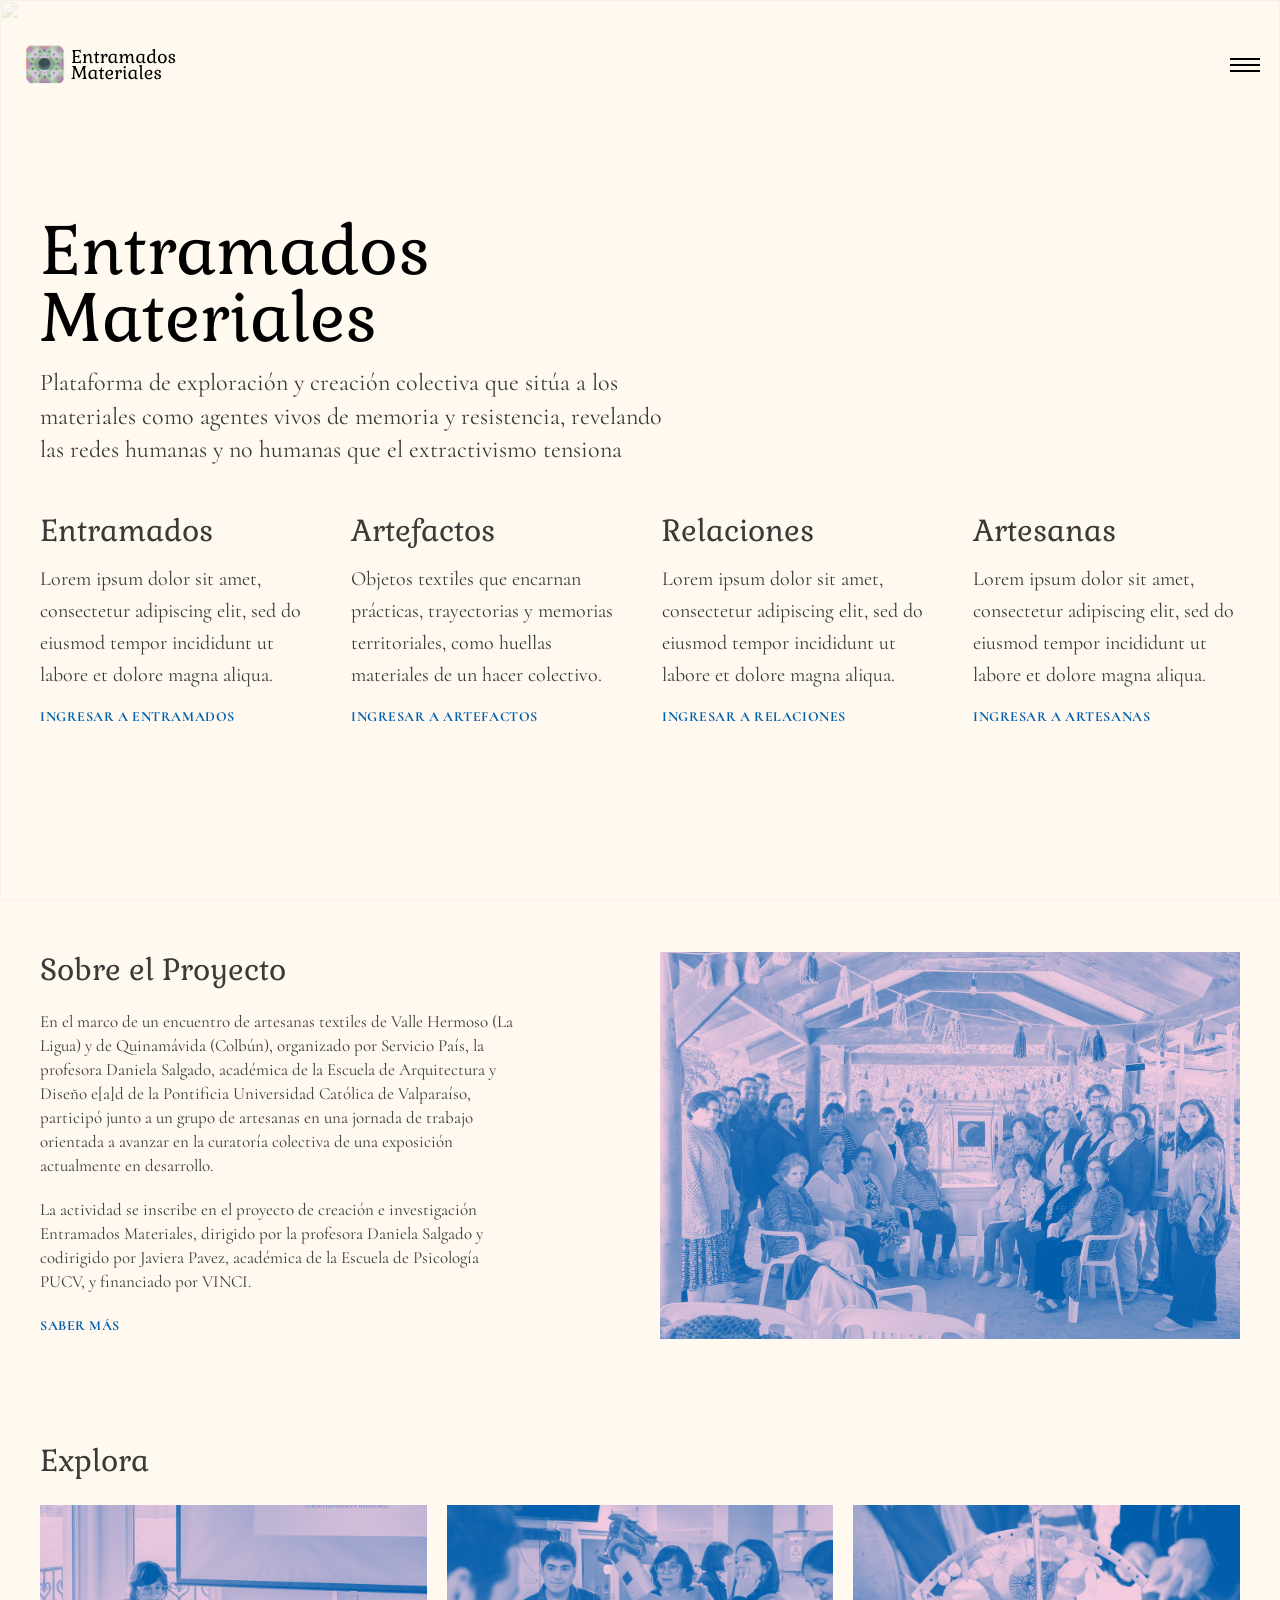
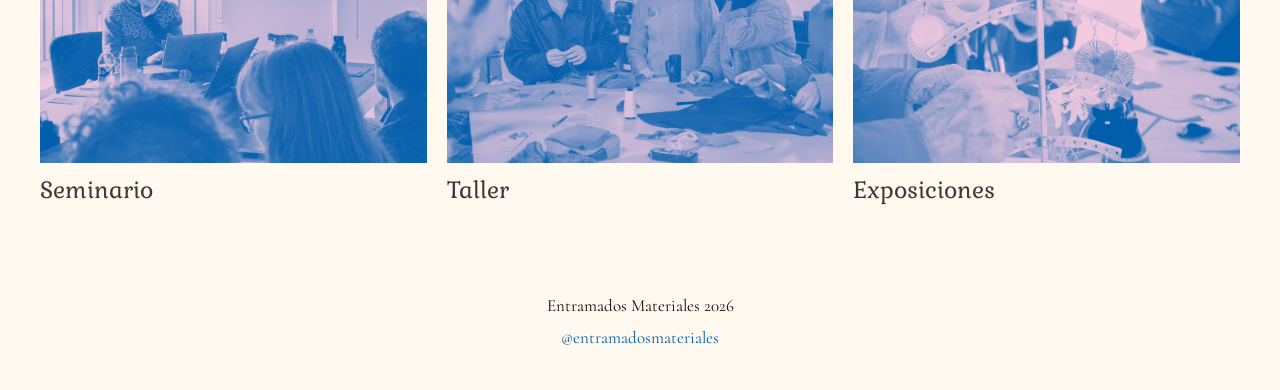
==== index.html @ f506a308 "taller" ====
<!DOCTYPE html>
<html lang="es">

<head>
  <meta charset="UTF-8">
  <meta http-equiv="X-UA-Compatible" content="IE=edge">
  <meta name="viewport" content="width=device-width, initial-scale=1.0">

  <!-- 
    - primary meta tags
  -->
  <title>Entramados Materiales</title>
  <meta name="title" content="Entramados Materiales">
  <meta name="description" content="This is a Restaurant html template made by codewithsadee">

  <!-- 
    - favicon
  -->
  <link rel="shortcut icon" href="assets/images/resources/isotipo-entramados.PNG" type="image/svg+xml">

  <!-- 
    - google font link
  -->
  <link rel="preconnect" href="https://fonts.googleapis.com">
  <link rel="preconnect" href="https://fonts.gstatic.com" crossorigin>
  <link href="https://fonts.googleapis.com/css2?family=Cormorant:ital,wght@0,300..700;1,300..700&family=Gabriela&display=swap" rel="stylesheet">
  <!-- 
    - custom css link
  -->

  <link rel="stylesheet" href="./assets/css/variables.css">
  <link rel="stylesheet" href="./assets/css/index.css">




</head>

<body id="top">


  <!-- 
    - #HEADER
  -->

  <header class="header" data-header>
    <div class="container">

      <a href="#" class="logo">
        <img src="./assets/images/logo-entramados.svg" width="160" height="50" alt="Grilli - Home">
      </a>

      <nav class="navbar" data-navbar>

        <button class="close-btn" aria-label="close menu" data-nav-toggler>
          <ion-icon name="close-outline" aria-hidden="true"></ion-icon>
        </button>

        <a href="index.html" class="logo">
          <img src="./assets/images/logo-entramados.svg" width="160" height="50" alt="Grilli - Home">
        </a>

        <ul class="navbar-list">

         
          <li class="navbar-item is-primary">
            <a href="entramados.html" class="navbar-link hover-underline">
              
              <span class="span">Entramados</span>
            </a>
          </li>

          <li class="navbar-item is-primary">
            <a href="artefactos.html" class="navbar-link hover-underline">
            

              <span class="span">Artefactos</span>
            </a>
          </li>

          <li class="navbar-item is-primary">
            <a href="relaciones.html" class="navbar-link hover-underline">
    

              <span class="span">Relaciones</span>
            </a>
          </li>

          <li class="navbar-item is-primary">
            <a href="artesanas.html" class="navbar-link hover-underline">


              <span class="span">Artesanas</span>
            </a>
          </li>

           <li class="navbar-item">
            <a href="seminar.html" class="navbar-link hover-underline">
            

              <span class="span">Seminario</span>
            </a>
          </li>

           <li class="navbar-item">
            <a href="taller.html" class="navbar-link hover-underline">
              

              <span class="span">Taller</span>
            </a>
          </li>

           <li class="navbar-item">
            <a href="obras.html" class="navbar-link hover-underline">
              

              <span class="span">Obras</span>
            </a>
          </li>

          <li class="navbar-item">
            <a href="equipo.html" class="navbar-link hover-underline">
              <div class="separator"></div>  <!-- IMPORTANTE: VER SI REDISEÑAR EL SEPARATOR -->

              <span class="span">Equipo</span>
            </a>
          </li>

        </ul>

        <div class="text-center">
          <p class="body-2 contact-label">Contacto</p>
          <p class="body-2 navbar-text">Entramados materiales 2026</p>
          <a href="mailto:entramados.materiales@gmail.com" class="body-3 sidebar-link">entramados.materiales@gmail.com</a>
          <div class="separator"></div>
          <p class="body-2 contact-label">Proyecto de creación 
           <br>
            PUCV DII</p>
        </div>

      </nav>

      

      <button class="nav-open-btn" aria-label="open menu" data-nav-toggler>
        <span class="line line-1"></span>
        <span class="line line-2"></span>
        <span class="line line-3"></span>
      </button>

      <div class="overlay" data-nav-toggler data-overlay></div>

    </div>
  </header>


  <main>
    <article>

      <!-- 
        - #HERO
      -->

     <section class="hero hero-home" aria-label="home" id="home"
  data-hero
  data-hero-default="./assets/images/.gif">

  <div class="hero-bg" aria-hidden="true">
    <img class="hero-bg-img img-cover" data-hero-bg-active
         src="" alt="">
    <img class="hero-bg-img img-cover" data-hero-bg-next
         src="" alt="">
  </div>

  <div class="container hero-inner">

    <!-- Intro -->
    <div class="hero-intro">
      <h1 class="display-1 hero-title">
        Entramados <br>
        Materiales
      </h1>

      <p class="body-1 hero-subtitle">
        Plataforma de exploración y creación colectiva que sitúa a los materiales como agentes vivos de memoria y resistencia,
        revelando las redes humanas y no humanas que el extractivismo tensiona
      </p>
    </div>

    <!-- 4 accesos -->
    <ul class="hero-links" role="list">

      <li class="hero-card" data-hero-item data-hero-gif="./assets/images/entramadosp.2.gif">
        <h3 class="headline-2 hero-card-title">Entramados</h3>
        <p class="body-2 hero-card-text">
          Lorem ipsum dolor sit amet, consectetur adipiscing elit, sed do eiusmod tempor incididunt ut labore et dolore magna aliqua.
        </p>
        <a class="hero-btn" href="entramados.html">Ingresar a entramados</a>
      </li>

      <li class="hero-card" data-hero-item data-hero-gif="./assets/images/entramadosp.2.gif">
        <h3 class="headline-2 hero-card-title">Artefactos</h3>
        <p class="body-2 hero-card-text">
          Objetos textiles que encarnan prácticas, trayectorias y memorias territoriales, como huellas materiales de un hacer colectivo.
        </p>
        <a class="hero-btn" href="artefactos.html">Ingresar a artefactos</a>
      </li>

      <li class="hero-card" data-hero-item data-hero-gif="./assets/images/entramadosp.2.gif">
        <h3 class="headline-2 hero-card-title">Relaciones</h3>
        <p class="body-2 hero-card-text">
          Lorem ipsum dolor sit amet, consectetur adipiscing elit, sed do eiusmod tempor incididunt ut labore et dolore magna aliqua.
        </p>
        <a class="hero-btn" href="relaciones.html">Ingresar a relaciones</a>
      </li>

      <li class="hero-card" data-hero-item data-hero-gif="./assets/images/entramadosp.2.gif">
        <h3 class="headline-2 hero-card-title">Artesanas</h3>
        <p class="body-2 hero-card-text">
          Lorem ipsum dolor sit amet, consectetur adipiscing elit, sed do eiusmod tempor incididunt ut labore et dolore magna aliqua.
        </p>
        <a class="hero-btn" href="artesanas.html">Ingresar a artesanas</a>
      </li>

    </ul>
  </div>
</section>


      <!-- 
        - #ABOUT
      -->

<section class="about-home" aria-labelledby="about-home-title">
  <div class="container">
    <div class="about-home-grid">

      <figure class="about-home-media media-swap media-swap-trigger">
  <img
    src="./assets/images/home/about-photo-ho.png"
    alt="Encuentro de artesanas y colaboradoras del proyecto Entramados Materiales"
    class="about-home-img media-swap-base"
  >

  <img
    src="./assets/images/home/about-photo-h.png"
    alt=""
    aria-hidden="true"
    class="about-home-img media-swap-hover"
  >
</figure>

      <div class="about-home-copy">
        <h2 class="headline-2 about-home-title" id="about-home-title">
          Sobre el Proyecto
        </h2>

        <p class="body-3 about-home-text">
          En el marco de un encuentro de artesanas textiles de Valle Hermoso (La Ligua) y de Quinamávida (Colbún), organizado por Servicio País, la profesora Daniela Salgado, académica de la Escuela de Arquitectura y Diseño e[a]d de la Pontificia Universidad Católica de Valparaíso, participó junto a un grupo de artesanas en una jornada de trabajo orientada a avanzar en la curatoría colectiva de una exposición actualmente en desarrollo.
        </p>

        <p class="body-3 about-home-text">
          La actividad se inscribe en el proyecto de creación e investigación Entramados Materiales, dirigido por la profesora Daniela Salgado y codirigido por Javiera Pavez, académica de la Escuela de Psicología PUCV, y financiado por VINCI.
        </p>

        <a href="#" class="btn-text about-home-link">SABER MÁS</a>
      </div>

    </div>
  </div>
</section>


<section class="explore-home" aria-labelledby="explore-home-title">
  <div class="container">
    <h2 class="headline-2 explore-home-title" id="explore-home-title">
      Explora
    </h2>

    <ul class="explore-home-grid" role="list">

      <li class="explore-home-item">
        <a href="entramados.html" class="explore-card media-swap-trigger">
          <figure class="explore-card-media media-swap">
            <img
              src="./assets/images/home/seminar-photo.png"
              alt="Entramados"
              class="explore-card-img media-swap-base"
            >
            <img
              src="./assets/images/home/seminar-photo-h.png"
              alt=""
              aria-hidden="true"
              class="explore-card-img media-swap-hover"
            >
          </figure>

          <h3 class="title-2 explore-card-title">Seminario</h3>
        </a>
      </li>

      <li class="explore-home-item">
        <a href="taller.html" class="explore-card media-swap-trigger">
          <figure class="explore-card-media media-swap">
            <img
              src="./assets/images/home/taller-photo.png"
              alt="Artefactos"
              class="explore-card-img media-swap-base"
            >
            <img
              src="./assets/images/home/taller-photo-h.png"
              alt=""
              aria-hidden="true"
              class="explore-card-img media-swap-hover"
            >
          </figure>

          <h3 class="title-2 explore-card-title">Taller</h3>
        </a>
      </li>

      <li class="explore-home-item">
        <a href="relaciones.html" class="explore-card media-swap-trigger">
          <figure class="explore-card-media media-swap">
            <img
              src="./assets/images/home/exposiciones-photo.png"
              alt="Relaciones"
              class="explore-card-img media-swap-base"
            >
            <img
              src="./assets/images/home/exposiciones-photo-h.png"
              alt=""
              aria-hidden="true"
              class="explore-card-img media-swap-hover"
            >
          </figure>

          <h3 class="title-2 explore-card-title">Exposiciones</h3>
        </a>
      </li>

    </ul>
  </div>
</section>

  <!-- Footer -->
<footer class="footer">
  <div class="container">
    <!-- Left Side -->
    <div class="footer-left">
      <p class="footer-text">Entramados Materiales 2026</p>
      <a href="https://www.instagram.com/entramados.materiales" class="footer-link">@entramadosmateriales</a>
    </div>
    
 

    <!-- Back to top button -->
    <a href="#top" class="back-to-top" data-back-top-btn aria-label="back to top">
      <ion-icon name="chevron-up" aria-hidden="true"></ion-icon>
    </a>
  </div>
</footer>





  <!-- 
    - custom js link
  -->
  <script src="./assets/js/script.js"></script>

  <!-- 
    - ionicon link
  -->
  <script type="module" src="https://unpkg.com/ionicons@5.5.2/dist/ionicons/ionicons.esm.js"></script>
  <script nomodule src="https://unpkg.com/ionicons@5.5.2/dist/ionicons/ionicons.js"></script>

</body>

</html>
---- assets/css/variables.css ----
/*-----------------------------------*\
  #index.css
\*-----------------------------------*/

/**
 * copyright 2022 codewithsadee
 */





/*-----------------------------------*\
  #CUSTOM PROPERTY
\*-----------------------------------*/

:root {

  --site-max-width: 1400px;
  --site-columns: 10;
  --site-gap: 20px;
    
  /**
   * COLORS
   */

  --primario: hsl(37, 100%, 97%);
  --primario2: hsl(207, 100%, 34%);

/**305, 100%, 46% (rosado fluor) - 207, 100%, 34% (azul)*/

  --quick-silver: hsla(0, 0%, 65%, 1);
  --davys-grey: rgb(58, 58, 57);

  --verde-prim: #95BF8F;
  --naranjo-prim: #ED7052;
  --verde-osc-prim: #45503B;
  --cyan-prim: #17798C;
  --morado-prim: #59325D;


  --verde-sec: #CADFC7;
  --naranjo-sec: #F6B7A8;
  --verde-osc-sec: #A2A79D;
  --cyan-sec: #8BBCC5;
  --morado-sec: #AC98AE;

  --smoky-black-1: hsla(40, 12%, 5%, 1);
  --smoky-black-2: hsla(30, 8%, 5%, 1);
  --smoky-black-3: hsla(0, 3%, 7%, 1);
  --eerie-black-1: hsla(210, 4%, 9%, 1);
  --eerie-black-2: hsla(210, 4%, 11%, 1);
  --eerie-black-3: hsla(180, 2%, 8%, 1);
  --eerie-black-4: hsla(0, 0%, 13%, 1);
  --white: hsla(0, 0%, 100%, 1);
  --white-alpha-20: hsla(0, 0%, 100%, 0.2);
  --white-alpha-10: hsla(0, 0%, 100%, 0.1);
  --black: hsla(0, 0%, 0%, 1);
  --black-alpha-80: hsla(0, 0%, 0%, 0.8);
  --black-alpha-15: hsla(0, 0%, 0%, 0.15);

  /**
   * GRADIENT COLOR
   */

  --loading-text-gradient: linear-gradient(90deg, transparent 0% 16.66%, var(--smoky-black-3) 33.33% 50%,  transparent 66.66% 75%);
  --gradient-1: linear-gradient(to top,hsla(0, 0%, 0%, 0.9),hsla(0, 0%, 0%, 0.7),transparent);

  /**
   * TYPOGRAPHY
   */

  /* font-family */
--fontFamily-gabriela: 'Gabriela', serif;     /* títulos/display forum */
--fontFamily-cormorant: 'Cormorant', serif;  /* párrafos/texto  dm */

  /* font-size */
  --fontSize-display-1: calc(2.6rem + 3.2vw); /* hero / portada */
  --fontSize-headline-1: calc(2.0rem + 1.6vw); /* título de sección grande */
  --fontSize-headline-2: calc(1.7rem + 1.0vw); /* subtítulo de sección */
  --fontSize-title-1: calc(1.6rem + 0.6vw); /* título de bloque/card importante */
  --fontSize-title-2: 2.3rem; /* título fijo (h2/h3 estable) */
  --fontSize-title-3: 2.0rem; /* título fijo secundario */
  --fontSize-title-4: 1.7rem; /* título pequeño (NO fluido) */
  --fontSize-body-1: 1.8rem; /* párrafo grande */
  --fontSize-body-2: 1.6rem; /* párrafo normal */
  --fontSize-body-3: 1.7rem; /* párrafo chico */
  --fontSize-body-4: 1.3rem; /* caption / metadata */
  --fontSize-body-5: 1.2rem; /* microtexto  */
  --fontSize-label-0: 1.6rem; /* botones grandes */
  --fontSize-label-1: 1.4rem; /* botones estándar */
  --fontSize-label-2: 1.2rem; /* chips/filtros */

  /* font-weight */
  --weight-regular: 400;
  --weight-bold: 700;

  /* line-height */
  --lineHeight-1: 1em;
  --lineHeight-2: 1.2em;
  --lineHeight-3: 1.5em;
  --lineHeight-4: 1.6em;
  --lineHeight-5: 1.85em;
  --lineHeight-6: 1.4em;

  /* letter-spacing */
  --letterSpacing-1: 0.15em;
  --letterSpacing-2: 0.4em;
  --letterSpacing-3: 0.2em;
  --letterSpacing-4: 0.3em;
  --letterSpacing-5: 3px;

  /**
   * SPACING
   */

  --section-space: 50px;

  /**
   * SHADOW
   */

  --shadow-1: 0px 0px 25px 0px hsla(0, 0%, 0%, 0.25);

  /**
   * BORDER RADIUS
   */

  --radius-24: 24px;
  --radius-circle: 50%;

  /**
   * TRANSITION
   */

  --transition-1: 250ms ease;
  --transition-2: 500ms ease;
  --transition-3: 1000ms ease;

 --action-color: var(--primario2);
--action-color-hover: var(--primario2);
--action-font-size: 1.4rem;
--action-letter-spacing: 0.04em;
--action-underline-weight: 2px;
--action-underline-offset: 6px;

--action-stitch-dot: 8px;
--action-stitch-gap: 8px;
--action-stitch-speed: 1.2s;
--action-stitch-steps: 8;

}

@keyframes stitchReveal {
  from {
    transform: scaleX(0);
  }
  to {
    transform: scaleX(1);
  }
}


/* ====== GUTTERS GLOBALES (márgenes laterales) ====== */
:root{
  --gutter: 40px; /* mobile */
}




/*-----------------------------------*\
  #RESET
\*-----------------------------------*/

*,
*::before,
*::after {
  margin: 0;
  padding: 0;
  box-sizing: border-box;
}

li { list-style: none; }

a,
img,
data,
span,
input,
button,
select,
ion-icon,
textarea { display: block; }

a {
  color: inherit;
  text-decoration: none;
}

img { height: auto; }

input,
button,
select,
textarea {
  background: none;
  border: none;
  font: inherit;
}

input,
select,
textarea {
  width: 100%;
  outline: none;
}

button { cursor: pointer; }

address { font-style: normal; }

html {
  font-size: 10px;
  scroll-behavior: smooth;
}

body {
  background-color: var(--primario);
  color: var(--davys-grey);
  font-family: var(--fontFamily-cormorant);
  font-size: var(--fontSize-body-4);
  font-weight: var(--weight-regular);
  line-height: var(--lineHeight-5);
  overflow: overlay;

}

body.loaded { overflow: overlay; }

body.nav-active { overflow: hidden; }

::-webkit-scrollbar { width: 5px; }

::-webkit-scrollbar-track { background-color: transparent; }

::-webkit-scrollbar-thumb { background-color: var(--primario2); }





/*-----------------------------------*\
  #TYPOGRAPHY
\*-----------------------------------*/

.display-1 {
  color: var(--black);
  font-family: var(--fontFamily-gabriela);
  font-weight: var(--weight-regular);
  line-height: var(--lineHeight-2);
}

.headline-1,
.headline-2,
.title-1,
.title-2,
.title-3,
.title-4 {
  color: var(--davys-grey);
  font-family: var(--fontFamily-gabriela);
  font-weight: var(--weight-regular);
  line-height: var(--lineHeight-2);
}

.display-1 {
  font-size: var(--fontSize-display-1);
  line-height: var(--lineHeight-1);
}

.headline-1 { font-size: var(--fontSize-headline-1); }

.headline-2 {
  font-size: var(--fontSize-headline-2);
  line-height: var(--lineHeight-6);
}

.title-1 { font-size: var(--fontSize-title-1); }

.title-2 { font-size: var(--fontSize-title-2); }

.title-3 { font-size: var(--fontSize-title-3); }

.title-4 { font-size: var(--fontSize-title-4); }

.body-1 {
  font-size: var(--fontSize-body-1);
  line-height: var(--lineHeight-6);
}

.body-2 {
  font-size: var(--fontSize-body-2);
  line-height: var(--lineHeight-4);
}

.body-3 { font-size: var(--fontSize-body-3); }

.body-4 { font-size: var(--fontSize-body-4); }

.label-1 { font-size: var(--fontSize-label-1); }

.label-2 { font-size: var(--fontSize-label-2); }





/*-----------------------------------*\
  #REUSED STYLE
\*-----------------------------------*/

.container{
  padding-inline: var(--gutter);
}


.separator {
  width: 8px;
  height: 8px;
  border: 1px solid var(--primario2);
  border-radius: 50%;
  transform: none;
}

.contact-label { font-weight: var(--weight-bold); }

.contact-number {
  color: var(--primario2);
  max-width: max-content;
  margin-inline: auto;
}

.hover-underline {
  position: relative;
  max-width: max-content;
}

.hover-underline::after {
  content: "";
  position: absolute;
  left: 0;
  bottom: -4px;
  width: 100%;
  height: 0;
  border: none;
  border-bottom: 3px dotted var(--primario2);
  transform: scaleX(0.2);
  opacity: 0;
  transition: var(--transition-2);
}

.hover-underline:is(:hover, :focus-visible)::after {
  transform: scaleX(1);
  opacity: 1;
}

.contact-number::after { bottom: -5px; }

.text-center { text-align: center; }

.img-cover {
  width: 100%;
  height: 100%;
  object-fit: cover;
}

.section-subtitle {
  position: relative;
  color: var(--primario2);
  font-weight: var(--weight-bold);
  text-transform: uppercase;
  letter-spacing: var(--letterSpacing-2);
  margin-block-end: 12px;
}

.section-subtitle::after {
  content: url('../images/separator.svg');
  display: block;
  width: 100px;
  margin-inline: auto;
  margin-block-start: 5px;
}

.btn {
  position: relative;
  color: var(--primario2);
  font-size: var(--fontSize-label-2);
  font-weight: var(--weight-bold);
  text-transform: uppercase;
  letter-spacing: var(--letterSpacing-5);
  max-width: max-content;
  border: 2px solid var(--primario2);
  padding: 12px 45px;
  overflow: hidden;
  z-index: 1;
  border-radius: var(--radius-circle);
  border: 3px dotted var(--primario2);
}

.btn::before {
  content: "";
  position: absolute;
  bottom: 100%;
  left: 50%;
  transform: translateX(-50%);
  width: 200%;
  height: 200%;
  border-radius: var(--radius-circle);
  background-color: var(--primario2);
  transition: var(--transition-2);
  z-index: -1;
}

.btn .text { transition: var(--transition-1); }

.btn .text-2 {
  position: absolute;
  top: 100%;
  left: 50%;
  transform: translateX(-50%);
  min-width: max-content;
  color: var(--white);
}

.btn:is(:hover, :focus-visible)::before { bottom: -50%; }

.btn:is(:hover, :focus-visible) .text-1 { transform: translateY(-40px); }

.btn:is(:hover, :focus-visible) .text-2 {
  top: 50%;
  transform: translate(-50%, -50%);
}

.btn-secondary {
  background-color: var(--primario2);
  color: var(--black);
}

.btn-secondary::before { background-color: var(--smoky-black-1); }

.btn-secondary .text-2 { color: var(--white); }

.has-before,
.has-after {
  position: relative;
  z-index: 1;
}

.has-before::before,
.has-after::after {
  content: "";
  position: absolute;
}

.section {
  position: relative;
  padding-block: var(--section-space);
  overflow: hidden;
  z-index: 1;
}

.bg-black-10 { background-color: var(--smoky-black-2); }

.grid-list {
  display: grid;
  gap: 40px;
}

.hover\:shine { position: relative; }

.hover\:shine::after {
  content: "";
  position: absolute;
  top: 0;
  left: 0;
  width: 50%;
  height: 100%;
  background-image: linear-gradient(to right, transparent 0%, #fff6 100%);
  transform: skewX(-0.08turn) translateX(-180%);
}

.hover\:shine:is(:hover, :focus-within)::after {
  transform: skewX(-0.08turn) translateX(275%);
  transition: var(--transition-3);
}

.img-holder {
  aspect-ratio: var(--width) / var(--height);
  overflow: hidden;
  background-color: var(--eerie-black-4);
}

.btn-text {
  position: relative;
  display: inline-block;
  width: fit-content;
  color: var(--action-color);
  padding-block-end: var(--action-underline-offset);
  font-size: var(--action-font-size);
  font-weight: var(--weight-bold);
  text-transform: uppercase;
  letter-spacing: var(--action-letter-spacing);
  line-height: 1.2;
  transition: color var(--transition-1);
}

.btn-text::after {
  content: "";
  position: absolute;
  left: 0;
  bottom: 0;
  width: 100%;
  height: var(--action-underline-weight);
  background-image: repeating-linear-gradient(
    to right,
    currentColor 0,
    currentColor var(--action-stitch-dot),
    transparent var(--action-stitch-dot),
    transparent calc(var(--action-stitch-dot) + var(--action-stitch-gap))
  );
  background-repeat: repeat-x;
  transform: scaleX(0);
  transform-origin: left center;
  animation: stitchReveal var(--action-stitch-speed) steps(var(--action-stitch-steps)) infinite alternate;
  opacity: 0.95;
}

.btn-text:is(:hover, :focus-visible) {
  color: var(--action-color-hover);
}

.btn-text:focus-visible {
  outline: none;
}

.shape {
  display: none;
  position: absolute;
  max-width: max-content;
  z-index: -1;
}

.w-100 { width: 100%; }

.move-anim { animation: move 5s linear infinite; }

@keyframes move {
  0%,
  100% { transform: translateY(0); }

  50% { transform: translateY(30px); }
}

.has-bg-image {
  background-repeat: no-repeat;
  background-size: cover;
  background-position: center;
}

.input-field {
  background-color: var(--eerie-black-2);
  color: var(--white);
  height: 56px;
  padding: 10px 20px;
  border: 1px solid var(--white-alpha-10);
  margin-block-end: 20px;
  outline: none;
  transition: border-color var(--transition-2);
}

.input-field::placeholder { color: inherit; }

.input-field:focus { border-color: var(--primario2); }

.icon-wrapper {
  position: relative;
  margin-block-end: 20px;
}

.icon-wrapper .input-field {
  margin-block-end: 0;
  padding-inline-start: 40px;
  appearance: none;
  cursor: pointer;
}

.icon-wrapper ion-icon {
  position: absolute;
  top: 50%;
  transform: translateY(-50%);
  font-size: 1.4rem;
  --ionicon-stroke-width: 50px;
  pointer-events: none;
}

.icon-wrapper ion-icon:first-child { left: 15px; }

.icon-wrapper ion-icon:last-child { right: 10px; }


/*-----------------------------------*\
  #HEADER
\*-----------------------------------*/

.header .btn { display: none; }

.header {
  position: fixed;
  top: 0;
  left: 0;
  width: 100%;
  background-color: transparent;
  padding-block: 40px;
  z-index: 4;
  border-block-end: 1px solid transparent;
  transition: var(--transition-1);
}

.header.active {
  padding-block: 20px;
}

.header.hide {
  transform: translateY(-100%);
  transition-delay: 250ms;
}

.header .container {
 padding-inline: var(--gutter);
  display: flex;
  justify-content: space-between;
  align-items: center;
  gap: 8px;
}

.nav-open-btn {
  padding: 12px;
  padding-inline-end: 0;
}

.nav-open-btn .line {
  width: 30px;
  height: 2px;
  background-color: var(--black);
  margin-block: 4px;
  transform-origin: left;
  animation: none;
}

@keyframes weaveTensionBtn {
  0%   { transform: translateX(0) scaleX(1);   opacity: 0.95; }
  100% { transform: translateX(6px) scaleX(0.7); opacity: 1; }
}

.nav-open-btn .line-2 { animation-delay: 150ms; }

.nav-open-btn .line-3 { animation-delay: 300ms; }

.navbar {
  position: fixed;
  background-color: var(--white);
  top: 0;
  left: -360px;
  bottom: 0;
  max-width: 360px;
  width: 100%;
  padding-inline: 30px;
  padding-block-end: 50px;
  overflow-y: auto;
  visibility: hidden;
  z-index: 2;
  transition: var(--transition-2);
}

.navbar.active {
  visibility: visible;
  transform: translateX(360px);
  
}

.navbar .close-btn {
  color: var(--white);
  border: 1px solid currentColor;
  padding: 4px;
  border-radius: var(--radius-circle);
  margin-inline-start: auto;
  margin-block: 30px 20px;
}

.navbar .close-btn ion-icon { --ionicon-stroke-width: 40px; }

.navbar .close-btn:is(:hover, :focus-visible) { color: var(--primario2); }

.navbar .logo {
  max-width: max-content;
  margin-inline: auto;
  margin-block-end: 60px;
}

.navbar-list {
  border-block-end: 1px solid var(--white-alpha-20);
  margin-block-end: 100px;
  text-align: center;
}

.navbar-item { border-block-start: 1px solid var(--white-alpha-20); }

.navbar-link {
  display: flex;
  justify-content: center;
  align-items: center;
  gap: 10px;
  position: relative;
  font-size: var(--fontSize-label-0);
  padding-block: 10px;
  max-width: unset;
}

.navbar-link::after { display: none; }

.navbar-link .span { transition: var(--transition-1); }

.navbar-link:is(:hover, :focus-visible, .active) .span {
  color: var(--primario2);
  transform: translateX(20px);
}

.navbar-link .separator {
  position: absolute;
  top: 50%;
  left: 0;
  transform: translate(-50%, -50%);
  opacity: 0;
  transition: var(--transition-1);
}

.navbar-link:is(:hover, :focus-visible, .active) .separator { opacity: 1; }

.navbar-title { margin-block-end: 15px; }

.navbar-text { margin-block: 10px; }

.navbar .body-4 { color: var(--quick-silver); }

.sidebar-link { transition: var(--transition-1); }

.sidebar-link:is(:hover, :focus-visible) { color: var(--primario2); }

.navbar .text-center .separator {
  margin-block: 30px;
  margin-inline: auto;
}

.navbar .contact-label { margin-block-end: 10px; }

.navbar::-webkit-scrollbar-thumb { background-color: var(--white-alpha-10); }

.overlay {
  position: fixed;
  top: 0;
  left: 0;
  bottom: 0;
  right: 0;
  background-color: var(--black-alpha-80);
  opacity: 0;
  pointer-events: none;
  transition: var(--transition-2);
  z-index: 1;
}

.overlay.active {
  opacity: 1;
  pointer-events: all;
}


/* Jerarquía de enlaces del menú */
.navbar-item.is-primary .navbar-link {
  font-size: var(--fontSize-body-1);  /* más grande que label-0, siguiendo tus escalas */
  letter-spacing: var(--letterSpacing-1);
}

.navbar-item.is-primary .navbar-link .span {
  font-weight: var(--weight-bold);
}







/* Footer */

.footer {
  background-color: var(--primario);
  padding: 40px 20px;
  text-align: center;
  display: flex;
  justify-content: space-between;
  align-items: center;
  flex-wrap: wrap;
  flex-direction: column; /* Asegura que en mobile esté en columna */
  padding-inline: var(--gutter);
}

/* Left side content (Entramados Materiales and Instagram) */
.footer-left {
  display: flex;
  flex-direction: column;
  align-items: center;
  justify-content: center; /* Centrado vertical */
  text-align: center;
}

.footer-left p {
  font-size: var(--fontSize-body-3);
  color: var(--smoky-black-2);
  margin: 0;
}

.footer-left a {
  margin-top: 8px;
  color: var(--primario2);
  text-decoration: none;
  font-size: var(--fontSize-body-3);
}

/* Right side links */
.footer-right {
  display: none; /* Se oculta en mobile */
  margin-top: 20px;
}

.footer-links {
  list-style-type: none;
  padding: 0;
  margin: 0;
  display: flex;
  flex-wrap: wrap;
  gap: 20px;
}

.footer-link {
  color: var(--smoky-black-3);
  text-decoration: none;
  font-size: var(--fontSize-body-3);
  transition: color 0.3s ease;
}

.footer-link:hover {
  color: var(--primario2);
}



.back-to-top {
  position: fixed;
  bottom: 20px;
  right: 20px;
  background-color: var(--primario2);
  border-radius: 50%;
  padding: 12px;
  display: flex;
  justify-content: center;
  align-items: center;
  color: var(--white);
  opacity: 0;
  pointer-events: none;
  transform: translateY(10px);
  transition: opacity var(--transition-1), transform var(--transition-1), background-color 0.3s ease;
  z-index: 10;
}

.back-to-top.active {
  opacity: 1;
  pointer-events: auto;
  transform: translateY(0);
}

.back-to-top:hover {
  background-color: var(--smoky-black-3);
}



/*-----------------------------------*\
  #MEDIA QUERIES
\*-----------------------------------*/

/**
 * responsive for larger than 575px screen
 */

@media (min-width: 575px) {

  /**
   * CUSTOM PROPERTY
   */

  :root {

    /**
     * typography
     */

    --fontSize-body-1: 2.4rem;
    --fontSize-body-2: 2rem;

  }



  /**
   * REUSED STYLE
   */

  :is(.service, .about) .section-text {
    max-width: 420px;
    margin-inline: auto;
  }

  .contact-number { --fontSize-body-1: 3rem; }



  
  /**
   * HEADER
   */


  .header.active { top: 0; }

  .header .btn {
    display: block;
    margin-inline-start: auto;
  }







}





/**
 * responsive for larger than 768px screen
 */

@media (min-width: 768px) {

  /**
   * REUSED STYLE
   */
   :root{ --gutter: 40px; } /* tablet */

  .grid-list { grid-template-columns: 1fr 1fr; }

  :is(.service, .event) .container { max-width: 820px; }

  :is(.service, .event) .grid-list li:last-child {
    grid-column: 1 / 3;
    width: calc(50% - 20px);
    margin-inline: auto;
  }



  /**
   * HEADER
   */

  .navbar-list { margin-inline: 30px; }




/* FOOTER (tablet) */
 .footer {
    flex-direction: row;
    justify-content: space-between;
  }
  .footer-left {
   
    align-items: center;
  }


}





/**
 * responsive for larger than 992px screen
 */

@media (min-width: 992px) {

  /**
   * CUSTOM PROPERTY
   */

  :root {

    /**
     * spacing
     */

    --section-space: 50px;

  }



  /**
   * REUSED STYLE
   */

  :is(.service, .event) .container { max-width: unset; }

  :is(.service, .event) .grid-list { grid-template-columns: repeat(3, 1fr); }

  :is(.service, .event) .grid-list li:last-child {
    grid-column: auto;
    width: 100%;
  }




  /**
   * FOOTER
   */

.footer {
    padding: 40px 80px;
  }
  
  .footer-left {
   
    align-items: center;
  }


}





/**
 * responsive for larger than 1200px screen
 */

@media (min-width: 1200px) {

  /**
   * CUSTOM PROPERTY
   */


  /**
   * REUSED STYLE
   */

  .container,
  :is(.service, .event) .container {
    max-width: 1400px;
    width: 100%;
    margin-inline: auto;
  }





  /**
   * HEADER
   */

  .header .container {
    max-width: unset;     /* o none */
    width: 100%;
    margin-inline: 0;     /* evita el centrado */
    padding-inline: 20px; /* ajusta este valor a gusto (20, 32, 40...) */
  }

  }
---- assets/css/index.css ----
/*-----------------------------------*\
  #HERO (nuevo, sin slider)
\*-----------------------------------*/

.hero-home{
  position: relative;
  min-height: 100vh;
  padding-block: 120px 70px;
  overflow: hidden;
  display: flex;
  align-items: center;
}

.hero-home .hero-bg{
  position: absolute;
  inset: 0;
  z-index: 0;
  pointer-events: none;
  user-select: none;
}

.hero-home .hero-bg::after{
  content: "";
  position: absolute;
  inset: 0;
  background: hsla(37, 100%, 97%, 0.85);
  z-index: 1;
}

.hero-home .hero-bg-img{
  position: absolute;
  inset: 0;
  width: 100%;
  height: 100%;
  object-fit: cover;
  opacity: 0;
  transition: opacity 420ms ease;
  will-change: opacity;
}

.hero-home [data-hero-bg-active]{
  opacity: 1;
}

.hero-home [data-hero-bg-next].is-visible{
  opacity: 1;
}

.hero-inner{
  position: relative;
  z-index: 2;
  display: grid;
  gap: 38px;
  width: 100%;
}

/* Intro */
.hero-intro{
  max-width: 560px;
}

.hero-title{
  line-height: var(--lineHeight-1);
}

.hero-subtitle{
  margin-top: 14px;
  max-width: 58ch;
  font-size: var(--fontSize-body-1);
}

/* Links/cards */
.hero-links{
  display: grid;
  gap: 34px;
}

.hero-card{
  max-width: 520px;
}

.hero-card-title{
  margin-bottom: 10px;
}

.hero-card-text{
  margin-bottom: 14px;
  color: var(--davys-grey);
}

/* Botón negro simple (como en tu Figma) */
.hero-btn {
  position: relative;
  display: inline-block;
  width: fit-content;
  padding: 0 0 var(--action-underline-offset) 0;
  background: none;
  color: var(--action-color);
  font-size: var(--action-font-size);
  font-weight: var(--weight-bold);
  text-transform: uppercase;
  letter-spacing: var(--action-letter-spacing);
  line-height: 1.2;
  max-width: max-content;
  transition: color var(--transition-1);
}

.hero-btn::after {
  content: "";
  position: absolute;
  left: 0;
  bottom: 0;
  width: 100%;
  height: var(--action-underline-weight);
  background-image: repeating-linear-gradient(
    to right,
    currentColor 0,
    currentColor var(--action-stitch-dot),
    transparent var(--action-stitch-dot),
    transparent calc(var(--action-stitch-dot) + var(--action-stitch-gap))
  );
  background-repeat: repeat-x;
  transform: scaleX(0);
  transform-origin: left center;
  animation: stitchReveal var(--action-stitch-speed) steps(var(--action-stitch-steps)) infinite alternate;
  opacity: 0.95;
}

.hero-btn:is(:hover, :focus-visible) {
  color: var(--action-color-hover);
}

.hero-btn:focus-visible {
  outline: none;
}

/*-----------------------------------*\
  #HERO - Responsive
\*-----------------------------------*/

@media (min-width: 768px){
  .hero-inner{
    gap: 44px;
  }

  .hero-links{
    grid-template-columns: repeat(2, 1fr);
    column-gap: 60px;
    row-gap: 40px;
    align-items: stretch;
  }

  .hero-card{
    max-width: unset;
  }

  
}

@media (min-width: 1200px){
  .hero-links{
    grid-template-columns: repeat(4, 1fr);
    column-gap: 44px;
  }

  .hero-intro{
    max-width: 640px;
  }

  
  
}

/*-----------------------------------*\
  #ABOUT HOME
\*-----------------------------------*/

.about-home{
  background-color: var(--primario);
}

.about-home-grid{
  display: grid;
  grid-template-areas:
    "media"
    "copy";
}

.about-home-media{
  grid-area: media;
  margin: 0;
  margin-inline: calc(var(--gutter) * -1);
}

.about-home-img{
  display: block;
  width: 100%;
  height: auto;
}

.about-home-copy{
  grid-area: copy;
  padding-block: 32px 0;
}

.about-home-title{
  margin-block-end: 18px;
}

.about-home-text{
  max-width: 62ch;
}

.about-home-text + .about-home-text{
  margin-block-start: 20px;
}

.about-home-link{
  margin-block-start: 24px;
}


/*-----------------------------------*\
  #ABOUT HOME - tablet
\*-----------------------------------*/

@media (min-width: 768px){

  .about-home-copy{
    padding-block: 40px 0;

    /* AQUÍ regulas qué tan angosto queda el texto en tablet */
    max-width: 78%;
  }
}


/*-----------------------------------*\
  #ABOUT HOME - desktop
\*-----------------------------------*/

@media (min-width: 1200px){

  .about-home{
    padding-block: var(--section-space);
  }

  .about-home-grid{
    grid-template-areas: "copy media";
    grid-template-columns: minmax(0, 1fr) minmax(0, 1fr);
    align-items: center;
    column-gap: calc(var(--site-gap) * 2);
  }

  .about-home-media{
    margin-inline: 0;
  }

  .about-home-copy{
    max-width: none;
    padding-block: 0;
  }

  .about-home-text{
    max-width: 60ch;
  }
}


/*-----------------------------------*\
  #MEDIA SWAP (reutilizable)
\*-----------------------------------*/

.media-swap{
  display: grid;
  overflow: hidden;
}

.media-swap > *{
  grid-area: 1 / 1;
}

.media-swap-base,
.media-swap-hover{
  display: block;
  width: 100%;
  height: auto;
  transition:
    opacity var(--transition-2),
    transform var(--transition-2);
}

.media-swap-hover{
  opacity: 0;
}

.media-swap-trigger:is(:hover, :focus-visible, :focus-within) .media-swap-base,
.media-swap-trigger:is(:hover, :focus-visible, :focus-within) .media-swap-hover{
  transform: scale(1.04);
}

.media-swap-trigger:is(:hover, :focus-visible, :focus-within) .media-swap-hover{
  opacity: 1;
}


/*-----------------------------------*\
  #ABOUT - hover imagen
\*-----------------------------------*/

.about-home-media{
  overflow: hidden;
}


/*-----------------------------------*\
  #EXPLORE HOME
\*-----------------------------------*/

.explore-home{
  padding-block: var(--section-space);
  background-color: var(--primario);
}

.explore-home-title{
  margin-block-end: 22px;
}

.explore-home-grid{
  display: grid;
  gap: 28px;
}

.explore-home-item{
  width: 100%;
}

.explore-card{
  display: block;
  width: 100%;
}

.explore-card-media{
  margin: 0;
  overflow: hidden;
}

.explore-card-img{
  display: block;
  width: 100%;
  height: auto;
}

.explore-card-title{
  margin-top: 14px;
  color: var(--davys-grey);
  transition: color var(--transition-1);
}

.explore-card:is(:hover, :focus-visible) .explore-card-title{
  color: var(--primario2);
}

.explore-card:focus-visible{
  outline: none;
}


/*-----------------------------------*\
  #EXPLORE HOME - tablet
\*-----------------------------------*/

@media (min-width: 768px){

  .explore-home-grid{
    grid-template-columns: repeat(2, 1fr);
    column-gap: var(--site-gap);
    row-gap: 34px;
  }
}


/*-----------------------------------*\
  #EXPLORE HOME - desktop
\*-----------------------------------*/

@media (min-width: 1200px){

  .explore-home-grid{
    grid-template-columns: repeat(3, 1fr);
  }
}
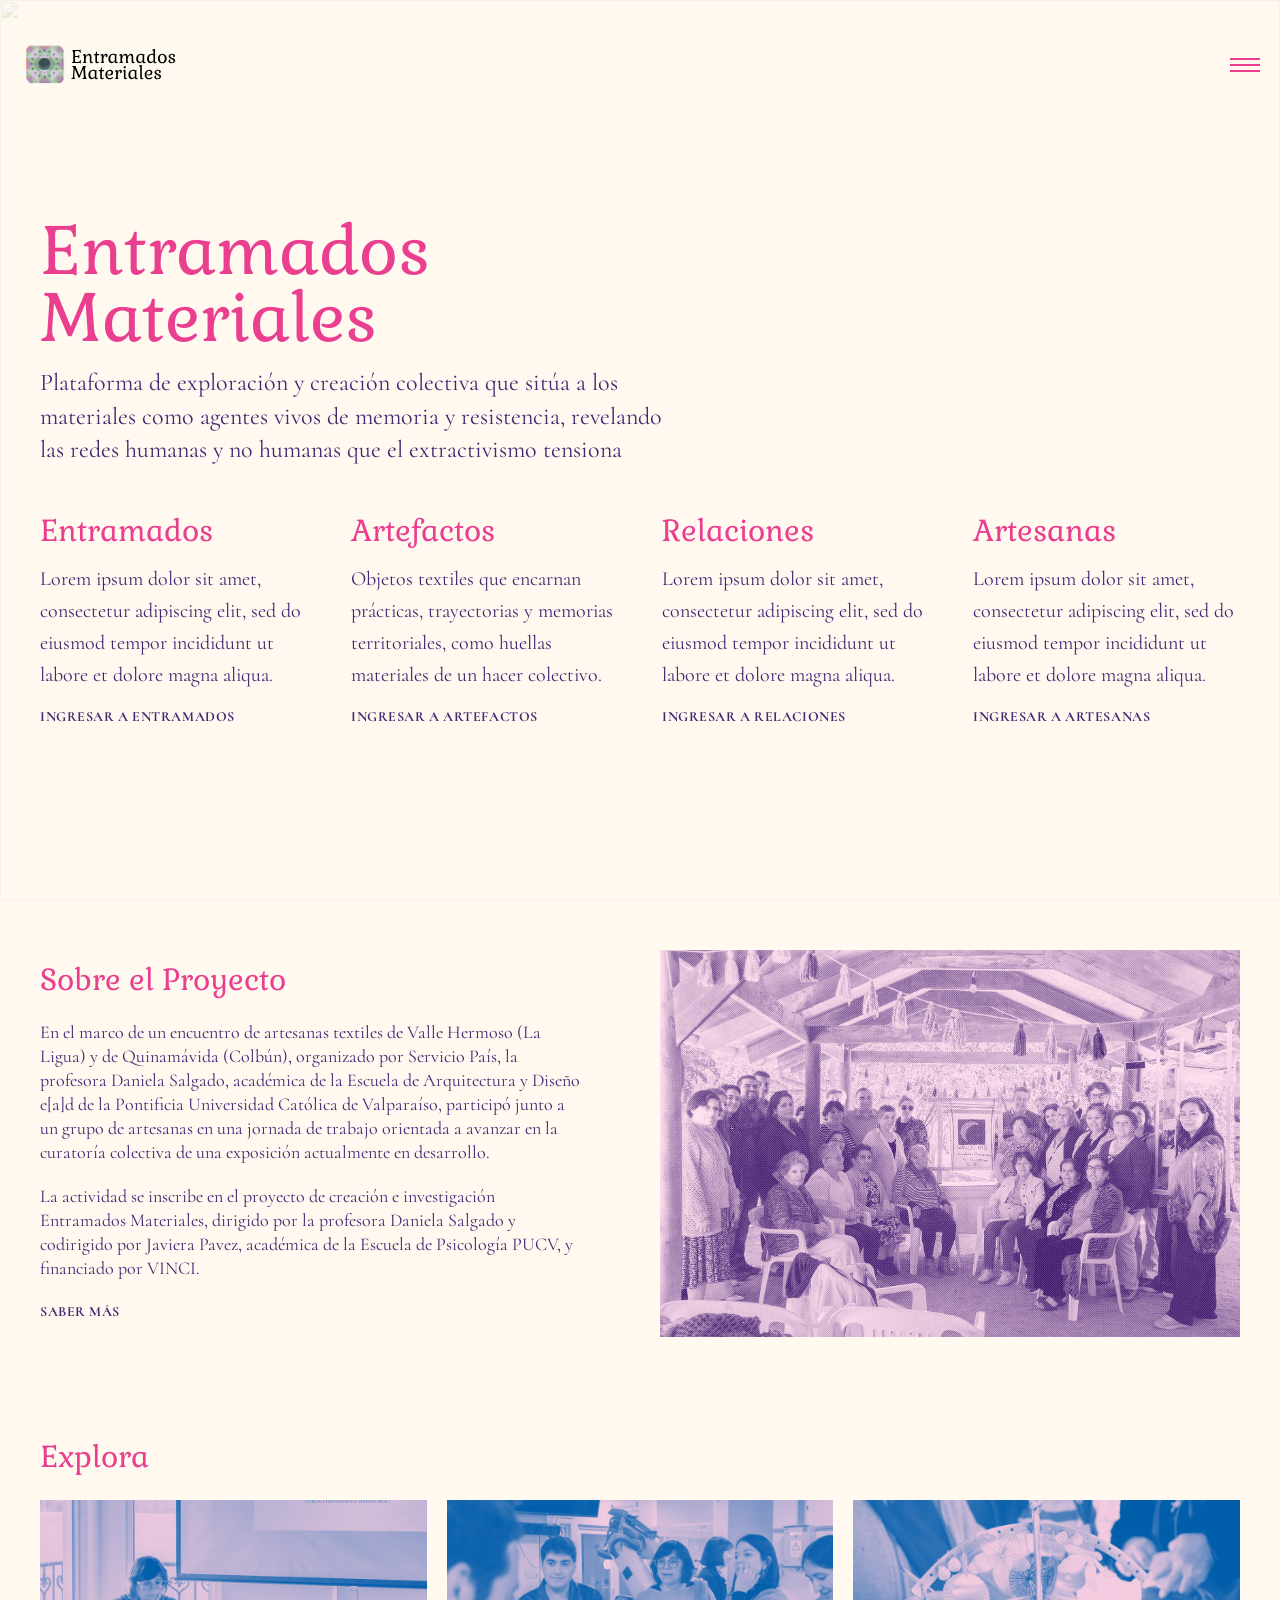
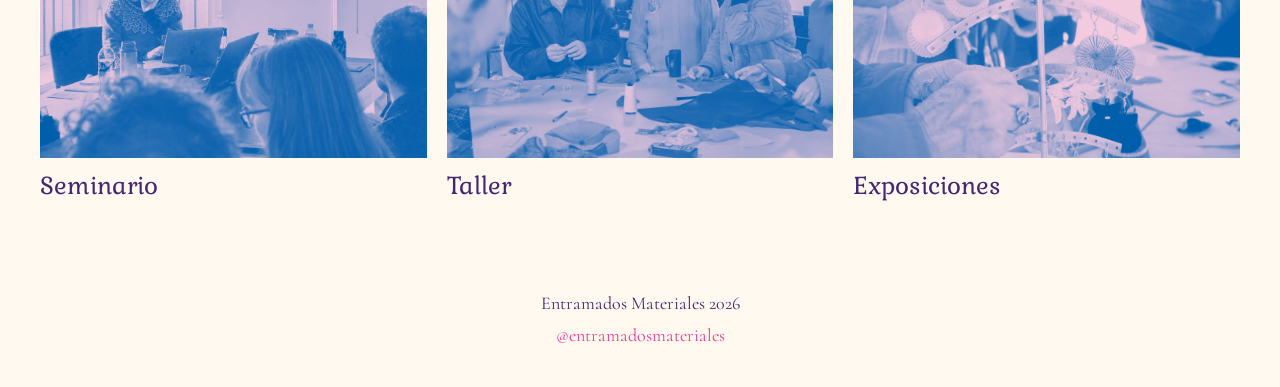
==== commit 7c5bdc21: "cambios de diseño e imagen" ====
--- a/index.html
+++ b/index.html
@@ -163,7 +163,7 @@
 
      <section class="hero hero-home" aria-label="home" id="home"
   data-hero
-  data-hero-default="./assets/images/.gif">
+  data-hero-default="GIF">
 
   <div class="hero-bg" aria-hidden="true">
     <img class="hero-bg-img img-cover" data-hero-bg-active
@@ -190,7 +190,7 @@
     <!-- 4 accesos -->
     <ul class="hero-links" role="list">
 
-      <li class="hero-card" data-hero-item data-hero-gif="./assets/images/entramadosp.2.gif">
+      <li class="hero-card" data-hero-item data-hero-gif="GIF">
         <h3 class="headline-2 hero-card-title">Entramados</h3>
         <p class="body-2 hero-card-text">
           Lorem ipsum dolor sit amet, consectetur adipiscing elit, sed do eiusmod tempor incididunt ut labore et dolore magna aliqua.
@@ -198,7 +198,7 @@
         <a class="hero-btn" href="entramados.html">Ingresar a entramados</a>
       </li>
 
-      <li class="hero-card" data-hero-item data-hero-gif="./assets/images/entramadosp.2.gif">
+      <li class="hero-card" data-hero-item data-hero-gif="GIF">
         <h3 class="headline-2 hero-card-title">Artefactos</h3>
         <p class="body-2 hero-card-text">
           Objetos textiles que encarnan prácticas, trayectorias y memorias territoriales, como huellas materiales de un hacer colectivo.
@@ -206,7 +206,7 @@
         <a class="hero-btn" href="artefactos.html">Ingresar a artefactos</a>
       </li>
 
-      <li class="hero-card" data-hero-item data-hero-gif="./assets/images/entramadosp.2.gif">
+      <li class="hero-card" data-hero-item data-hero-gif="GIF">
         <h3 class="headline-2 hero-card-title">Relaciones</h3>
         <p class="body-2 hero-card-text">
           Lorem ipsum dolor sit amet, consectetur adipiscing elit, sed do eiusmod tempor incididunt ut labore et dolore magna aliqua.
@@ -214,7 +214,7 @@
         <a class="hero-btn" href="relaciones.html">Ingresar a relaciones</a>
       </li>
 
-      <li class="hero-card" data-hero-item data-hero-gif="./assets/images/entramadosp.2.gif">
+      <li class="hero-card" data-hero-item data-hero-gif="GIF">
         <h3 class="headline-2 hero-card-title">Artesanas</h3>
         <p class="body-2 hero-card-text">
           Lorem ipsum dolor sit amet, consectetur adipiscing elit, sed do eiusmod tempor incididunt ut labore et dolore magna aliqua.
@@ -237,13 +237,13 @@
 
       <figure class="about-home-media media-swap media-swap-trigger">
   <img
-    src="./assets/images/home/about-photo-ho.png"
+    src="./assets/images/home/duotonetextura-prueba3.jpg"
     alt="Encuentro de artesanas y colaboradoras del proyecto Entramados Materiales"
     class="about-home-img media-swap-base"
   >
 
   <img
-    src="./assets/images/home/about-photo-h.png"
+    src="./assets/images/home/duotone (1).png"
     alt=""
     aria-hidden="true"
     class="about-home-img media-swap-hover"
@@ -263,7 +263,7 @@
           La actividad se inscribe en el proyecto de creación e investigación Entramados Materiales, dirigido por la profesora Daniela Salgado y codirigido por Javiera Pavez, académica de la Escuela de Psicología PUCV, y financiado por VINCI.
         </p>
 
-        <a href="#" class="btn-text about-home-link">SABER MÁS</a>
+        <a href="equipo.html" class="btn-text about-home-link">SABER MÁS</a>
       </div>
 
     </div>
@@ -280,7 +280,7 @@
     <ul class="explore-home-grid" role="list">
 
       <li class="explore-home-item">
-        <a href="entramados.html" class="explore-card media-swap-trigger">
+        <a href="seminario.html" class="explore-card media-swap-trigger">
           <figure class="explore-card-media media-swap">
             <img
               src="./assets/images/home/seminar-photo.png"
@@ -364,7 +364,6 @@
 
 
 
-
   <!-- 
     - custom js link
   -->
--- a/assets/css/variables.css
+++ b/assets/css/variables.css
@@ -24,26 +24,15 @@
    * COLORS
    */
 
-  --primario: hsl(37, 100%, 97%);
-  --primario2: hsl(207, 100%, 34%);
-
-/**305, 100%, 46% (rosado fluor) - 207, 100%, 34% (azul)*/
+  --primario: hsl(37, 100%, 97%, 0.85);
+  --primario2: hsl(331.744, 80%, 58%);
+  --primario2var: hsl(332, 68%, 30%);
+  --primario3: hsl(262.105, 49%, 30%);
+  
+  --secundario1: hsl(207.209, 100%, 34%);
 
   --quick-silver: hsla(0, 0%, 65%, 1);
   --davys-grey: rgb(58, 58, 57);
-
-  --verde-prim: #95BF8F;
-  --naranjo-prim: #ED7052;
-  --verde-osc-prim: #45503B;
-  --cyan-prim: #17798C;
-  --morado-prim: #59325D;
-
-
-  --verde-sec: #CADFC7;
-  --naranjo-sec: #F6B7A8;
-  --verde-osc-sec: #A2A79D;
-  --cyan-sec: #8BBCC5;
-  --morado-sec: #AC98AE;
 
   --smoky-black-1: hsla(40, 12%, 5%, 1);
   --smoky-black-2: hsla(30, 8%, 5%, 1);
@@ -79,11 +68,11 @@
   --fontSize-headline-1: calc(2.0rem + 1.6vw); /* título de sección grande */
   --fontSize-headline-2: calc(1.7rem + 1.0vw); /* subtítulo de sección */
   --fontSize-title-1: calc(1.6rem + 0.6vw); /* título de bloque/card importante */
-  --fontSize-title-2: 2.3rem; /* título fijo (h2/h3 estable) */
-  --fontSize-title-3: 2.0rem; /* título fijo secundario */
+  --fontSize-title-2: 2.4rem; /* título fijo (h2/h3 estable) */
+  --fontSize-title-3: 1.9rem; /* título fijo secundario */
   --fontSize-title-4: 1.7rem; /* título pequeño (NO fluido) */
-  --fontSize-body-1: 1.8rem; /* párrafo grande */
-  --fontSize-body-2: 1.6rem; /* párrafo normal */
+  --fontSize-body-1: 1.9rem; /* párrafo grande */
+  --fontSize-body-2: 1.8rem; /* párrafo normal */
   --fontSize-body-3: 1.7rem; /* párrafo chico */
   --fontSize-body-4: 1.3rem; /* caption / metadata */
   --fontSize-body-5: 1.2rem; /* microtexto  */
@@ -137,7 +126,7 @@
   --transition-2: 500ms ease;
   --transition-3: 1000ms ease;
 
- --action-color: var(--primario2);
+ --action-color: var(--primario3);
 --action-color-hover: var(--primario2);
 --action-font-size: 1.4rem;
 --action-letter-spacing: 0.04em;
@@ -227,7 +216,7 @@
 
 body {
   background-color: var(--primario);
-  color: var(--davys-grey);
+  color: var(--primario3);
   font-family: var(--fontFamily-cormorant);
   font-size: var(--fontSize-body-4);
   font-weight: var(--weight-regular);
@@ -255,7 +244,7 @@
 \*-----------------------------------*/
 
 .display-1 {
-  color: var(--black);
+  color: var(--primario2);
   font-family: var(--fontFamily-gabriela);
   font-weight: var(--weight-regular);
   line-height: var(--lineHeight-2);
@@ -263,11 +252,16 @@
 
 .headline-1,
 .headline-2,
-.title-1,
+.title-1 {
+  color: var(--primario2);
+  font-family: var(--fontFamily-gabriela);
+  font-weight: var(--weight-regular);
+  line-height: var(--lineHeight-2);
+}
 .title-2,
 .title-3,
 .title-4 {
-  color: var(--davys-grey);
+  color: var(--primario3);
   font-family: var(--fontFamily-gabriela);
   font-weight: var(--weight-regular);
   line-height: var(--lineHeight-2);
@@ -651,7 +645,7 @@
 .nav-open-btn .line {
   width: 30px;
   height: 2px;
-  background-color: var(--black);
+  background-color: var(--primario2);
   margin-block: 4px;
   transform-origin: left;
   animation: none;
@@ -825,7 +819,6 @@
 
 .footer-left p {
   font-size: var(--fontSize-body-3);
-  color: var(--smoky-black-2);
   margin: 0;
 }
 
@@ -916,7 +909,7 @@
 
     --fontSize-body-1: 2.4rem;
     --fontSize-body-2: 2rem;
-
+    --fontSize-body-3: 1.8rem;
   }
 
 
--- a/assets/css/index.css
+++ b/assets/css/index.css
@@ -13,6 +13,7 @@
   align-items: center;
 }
 
+
 .hero-home .hero-bg{
   position: absolute;
   inset: 0;
@@ -87,7 +88,6 @@
 
 .hero-card-text{
   margin-bottom: 14px;
-  color: var(--davys-grey);
 }
 
 /* Botón negro simple (como en tu Figma) */
@@ -355,7 +355,6 @@
 
 .explore-card-title{
   margin-top: 14px;
-  color: var(--davys-grey);
   transition: color var(--transition-1);
 }
 
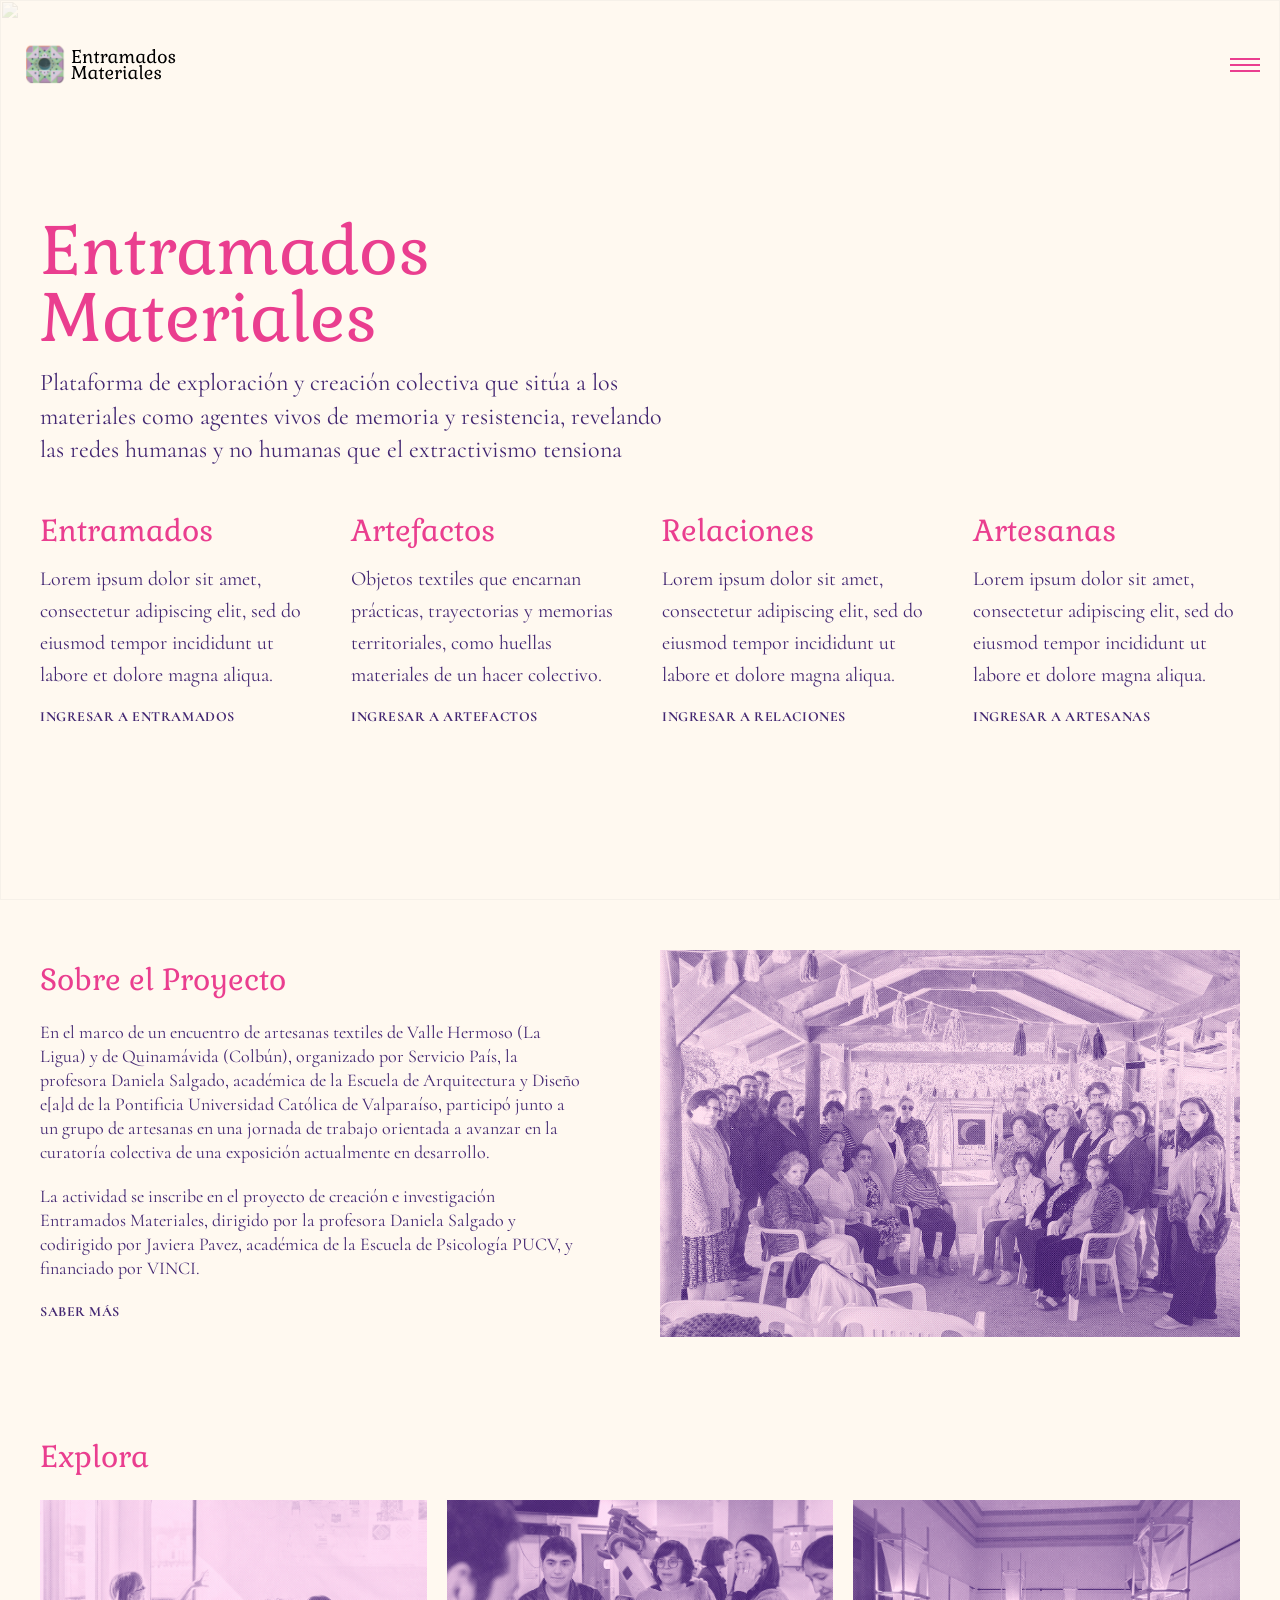
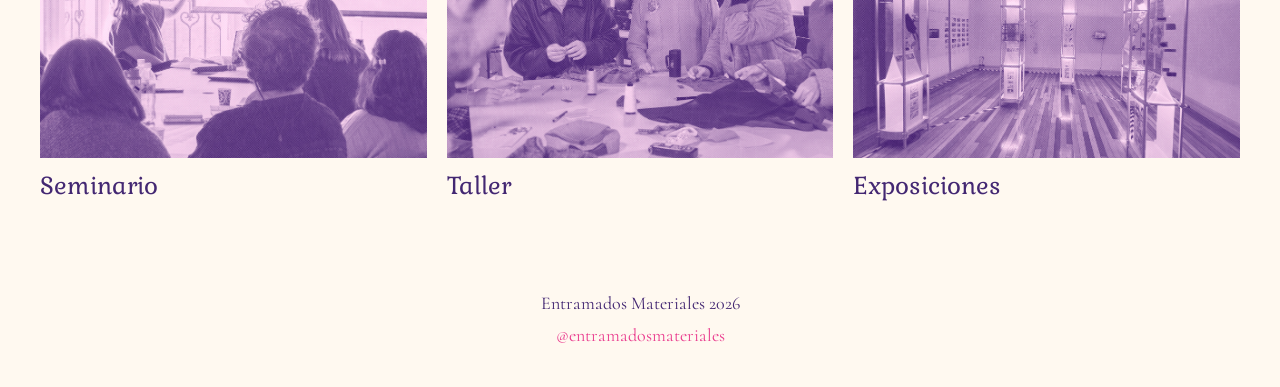
==== commit 9b3c310b: "actualizacion 14.05" ====
--- a/index.html
+++ b/index.html
@@ -95,7 +95,7 @@
           </li>
 
            <li class="navbar-item">
-            <a href="seminar.html" class="navbar-link hover-underline">
+            <a href="seminario.html" class="navbar-link hover-underline">
             
 
               <span class="span">Seminario</span>
@@ -237,13 +237,13 @@
 
       <figure class="about-home-media media-swap media-swap-trigger">
   <img
-    src="./assets/images/home/duotonetextura-prueba3.jpg"
+    src="./assets/images/home/about-image.jpg"
     alt="Encuentro de artesanas y colaboradoras del proyecto Entramados Materiales"
     class="about-home-img media-swap-base"
   >
 
   <img
-    src="./assets/images/home/duotone (1).png"
+    src="./assets/images/home/about-hover.jpg"
     alt=""
     aria-hidden="true"
     class="about-home-img media-swap-hover"
@@ -283,12 +283,12 @@
         <a href="seminario.html" class="explore-card media-swap-trigger">
           <figure class="explore-card-media media-swap">
             <img
-              src="./assets/images/home/seminar-photo.png"
+              src="./assets/images/home/seminario-photo.jpg"
               alt="Entramados"
               class="explore-card-img media-swap-base"
             >
             <img
-              src="./assets/images/home/seminar-photo-h.png"
+              src="./assets/images/home/seminario-photo-h.jpg"
               alt=""
               aria-hidden="true"
               class="explore-card-img media-swap-hover"
@@ -303,12 +303,12 @@
         <a href="taller.html" class="explore-card media-swap-trigger">
           <figure class="explore-card-media media-swap">
             <img
-              src="./assets/images/home/taller-photo.png"
+              src="./assets/images/home/taller-photo.jpg"
               alt="Artefactos"
               class="explore-card-img media-swap-base"
             >
             <img
-              src="./assets/images/home/taller-photo-h.png"
+              src="./assets/images/home/taller-photo-h.jpg"
               alt=""
               aria-hidden="true"
               class="explore-card-img media-swap-hover"
@@ -320,15 +320,15 @@
       </li>
 
       <li class="explore-home-item">
-        <a href="relaciones.html" class="explore-card media-swap-trigger">
+        <a href="exposiciones.html" class="explore-card media-swap-trigger">
           <figure class="explore-card-media media-swap">
             <img
-              src="./assets/images/home/exposiciones-photo.png"
+              src="./assets/images/home/exposiciones-photo.jpg"
               alt="Relaciones"
               class="explore-card-img media-swap-base"
             >
             <img
-              src="./assets/images/home/exposiciones-photo-h.png"
+              src="./assets/images/home/exposiciones-photo-h.jpg"
               alt=""
               aria-hidden="true"
               class="explore-card-img media-swap-hover"
